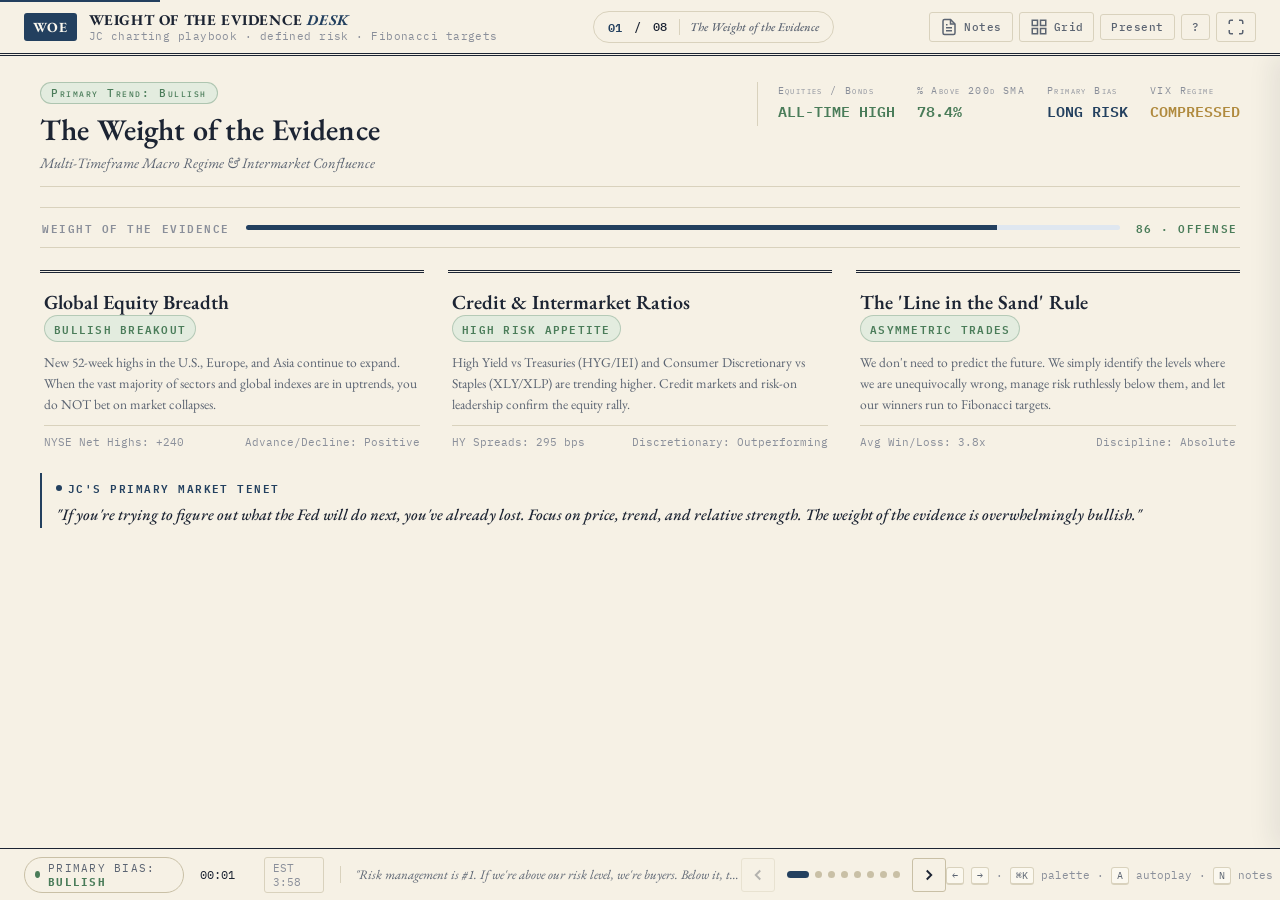
==== app/index.html @ 92826e4e "Initial commit: JC Charting Desk (Weight of the Evidence) Vanilla 8-slide playbook for lesser-known " ====
<!DOCTYPE html>
<html lang="en">
<head>
  <meta charset="UTF-8">
  <meta name="viewport" content="width=device-width, initial-scale=1.0">
  <title>Weight of the Evidence — JC Charting Desk</title>
  <meta name="description" content="Under-the-radar equities + Lighter (LIT): defined-risk technical setups in an editorial desk format.">
  <link rel="icon" href="data:image/svg+xml,%3Csvg xmlns='http://www.w3.org/2000/svg' viewBox='0 0 32 32'%3E%3Crect width='32' height='32' rx='6' fill='%2323405f'/%3E%3Cpath d='M7 22 L13 12 L18 17 L25 8' stroke='%23f5f0e6' stroke-width='2.5' fill='none' stroke-linecap='round' stroke-linejoin='round'/%3E%3C/svg%3E">
  <link rel="preconnect" href="https://fonts.googleapis.com">
  <link rel="preconnect" href="https://fonts.gstatic.com" crossorigin>
  <link href="https://fonts.googleapis.com/css2?family=EB+Garamond:ital,wght@0,400;0,500;0,600;0,700;1,400;1,500;1,600&family=IBM+Plex+Mono:wght@400;500;600&display=swap" rel="stylesheet">
  <link rel="stylesheet" href="styles.css">
</head>
<body class="deck-body">
  <div class="deck-progress" id="deck-progress"></div>
  <header class="deck-header">
    <div class="header-left">
      <div class="brand-badge">
        <span class="brand-mark">WOE</span>
        <div class="brand-info">
          <span class="brand-title">WEIGHT OF THE EVIDENCE <span class="brand-accent">DESK</span></span>
          <span class="brand-subtitle">JC charting playbook · defined risk · Fibonacci targets</span>
        </div>
      </div>
    </div>

    <div class="header-center">
      <div class="slide-indicator-pill">
        <span id="current-slide-num">01</span> / <span id="total-slides-num">08</span>
        <span class="slide-title-chip" id="header-slide-title">Weight of the Evidence</span>
      </div>
    </div>

    <div class="header-right">
      <button class="nav-action-btn" id="btn-toggle-notes" title="Toggle JC's Presenter Notes (N)">
        <svg width="18" height="18" viewBox="0 0 24 24" fill="none" stroke="currentColor" stroke-width="2"><path d="M14 2H6a2 2 0 0 0-2 2v16a2 2 0 0 0 2 2h12a2 2 0 0 0 2-2V8z"/><polyline points="14 2 14 8 20 8"/><line x1="16" y1="13" x2="8" y2="13"/><line x1="16" y1="17" x2="8" y2="17"/><polyline points="10 9 9 9 8 9"/></svg>
        <span>Notes</span>
      </button>
      <button class="nav-action-btn" id="btn-toggle-grid" title="Slide Overview Grid (G)">
        <svg width="18" height="18" viewBox="0 0 24 24" fill="none" stroke="currentColor" stroke-width="2"><rect x="3" y="3" width="7" height="7"/><rect x="14" y="3" width="7" height="7"/><rect x="14" y="14" width="7" height="7"/><rect x="3" y="14" width="7" height="7"/></svg>
        <span>Grid</span>
      </button>
      <button class="nav-action-btn" id="btn-presenter" title="Presenter chrome (P)">
        <span>Present</span>
      </button>
      <button class="nav-action-btn" id="btn-help" title="Keyboard map (?)">
        <span>?</span>
      </button>
      <button class="nav-action-btn" id="btn-fullscreen" title="Toggle Fullscreen (F)">
        <svg width="18" height="18" viewBox="0 0 24 24" fill="none" stroke="currentColor" stroke-width="2"><path d="M8 3H5a2 2 0 0 0-2 2v3m18 0V5a2 2 0 0 0-2-2h-3m0 18h3a2 2 0 0 0 2-2v-3M3 16v3a2 2 0 0 0 2 2h3"/></svg>
      </button>
    </div>
  </header>

  <!-- Main Presentation Container -->
  <main class="presentation-wrapper">
    <div class="slides-viewport" id="slides-viewport">
      <!-- Slides will be dynamically injected / rendered here -->
    </div>

    <!-- JC Presenter Notes Drawer -->
    <aside class="presenter-notes-panel" id="presenter-notes-panel">
      <div class="notes-header">
        <div class="notes-title-group">
          <span class="notes-avatar">JC</span>
          <div>
            <h4>JC's Trading Desk Commentary</h4>
            <p>Direct unfiltered thoughts & execution rules</p>
          </div>
        </div>
        <button class="notes-close-btn" id="notes-close-btn">×</button>
      </div>
      <div class="notes-body" id="notes-content">
        <!-- Injected per slide -->
      </div>
    </aside>
  </main>

  <!-- Bottom Interactive Presentation Controls Bar -->
  <footer class="deck-footer">
    <div class="footer-left">
      <div class="macro-badge">
        <span class="status-dot green"></span>
        <span>PRIMARY BIAS: <strong>BULLISH</strong></span>
      </div>
      <div class="session-clock" id="session-clock">00:00</div>
      <div class="deck-eta" id="deck-eta" title="Estimated full-deck runtime">EST --:--</div>
      <div class="jc-quote-banner" id="jc-quote-ticker">
        "Risk management is #1. If we're above our risk level, we're buyers. Below it, there's no reason to be involved."
      </div>
    </div>

    <div class="footer-nav-controls">
      <button class="deck-nav-btn prev" id="btn-prev-slide" title="Previous Slide (← / PageUp)">
        <svg width="18" height="18" viewBox="0 0 24 24" fill="none" stroke="currentColor" stroke-width="2.5"><polyline points="15 18 9 12 15 6"/></svg>
      </button>
      
      <div class="slide-dots" id="slide-dots-container">
        <!-- Rendered dynamically -->
      </div>

      <button class="deck-nav-btn next" id="btn-next-slide" title="Next Slide (→ / Space / PageDown)">
        <svg class="autoplay-ring" viewBox="0 0 40 40" aria-hidden="true">
          <circle class="autoplay-ring-bg" cx="20" cy="20" r="16.5"></circle>
          <circle class="autoplay-ring-fg" id="autoplay-ring-fg" cx="20" cy="20" r="16.5"></circle>
        </svg>
        <svg width="18" height="18" viewBox="0 0 24 24" fill="none" stroke="currentColor" stroke-width="2.5"><polyline points="9 18 15 12 9 6"/></svg>
      </button>
    </div>

    <div class="footer-shortcuts-hint">
      <kbd>←</kbd> <kbd>→</kbd> · <kbd>⌘K</kbd> palette · <kbd>A</kbd> autoplay · <kbd>N</kbd> notes
    </div>
  </footer>

  <div class="help-modal" id="help-modal">
    <div class="help-backdrop" id="help-backdrop"></div>
    <div class="help-card">
      <h3>Presenter keys</h3>
      <ul>
        <li><kbd>←</kbd> <kbd>→</kbd> <kbd>Space</kbd> Navigate</li>
        <li><kbd>1</kbd>–<kbd>8</kbd> Jump to slide</li>
        <li><kbd>Ctrl</kbd>/<kbd>⌘</kbd>+<kbd>K</kbd> Command palette</li>
        <li><kbd>A</kbd> Autoplay (per-slide dwell, ring countdown)</li>
        <li><kbd>N</kbd> JC notes · <kbd>G</kbd> slide grid</li>
        <li><kbd>P</kbd> Presenter chrome · <kbd>F</kbd> fullscreen</li>
        <li><kbd>H</kbd> H-line · <kbd>T</kbd> trendline · <kbd>M</kbd> measure · <kbd>V</kbd> cursor</li>
        <li><kbd>Wheel</kbd> zoom · drag pan · <kbd>Shift</kbd>+drag zoom-to-range · double-click reset / delete drawing</li>
      </ul>
      <p class="help-foot">Charts are deterministic playbook illustrations, not a live feed. Deep links: <kbd>#&lt;slide&gt;/&lt;symbol&gt;</kbd></p>
    </div>
  </div>

  <!-- Slide Grid Overlay Modal -->
  <div class="grid-modal" id="grid-modal">
    <div class="grid-modal-backdrop" id="grid-modal-backdrop"></div>
    <div class="grid-modal-content">
      <div class="grid-modal-header">
        <h3>Presentation Slides Overview</h3>
        <button class="grid-close-btn" id="grid-close-btn">×</button>
      </div>
      <div class="grid-cards-container" id="grid-cards-container">
        <!-- Rendered dynamically -->
      </div>
    </div>
  </div>

  <!-- Command Palette (Ctrl/Cmd+K) -->
  <div class="cmd-palette" id="cmd-palette">
    <div class="cmd-backdrop" id="cmd-backdrop"></div>
    <div class="cmd-card">
      <input type="text" id="cmd-input" class="cmd-input" placeholder="Jump to slide, switch symbol, toggle indicator…" autocomplete="off" spellcheck="false">
      <div class="cmd-results" id="cmd-results"></div>
      <div class="cmd-foot"><kbd>↑</kbd><kbd>↓</kbd> navigate · <kbd>↵</kbd> run · <kbd>esc</kbd> close</div>
    </div>
  </div>

  <!-- Scripts -->
  <script src="presentation-data.js"></script>
  <script src="chart-engine.js"></script>
  <script src="app.js"></script>
</body>
</html>
---- app/styles.css ----
/* ==========================================================================
   Weight of the Evidence — Editorial Desk Theme (v2)
   Cream/ivory paper, near-black navy ink, hairline rules, serif display
   (EB Garamond) + tabular mono (IBM Plex Mono). Quiet annual-report feel.
   ========================================================================== */
:root {
  /* Paper & ink */
  --bg-page: #f6f1e5;
  --bg-panel: #fbf8ef;
  --bg-plot: #fbf8ef;
  --hairline: #d9d2bd;
  --hairline-strong: #c9c0a6;
  --ink: #1c2433;
  --ink-secondary: #5b6472;

  /* Muted accents */
  --navy: #23405f;
  --green: #4a7c59;
  --brick: #a8462f;
  --gold: #b08a3e;
  --plum: #7d5a78;
  --tint-blue: #dfe7f0;
  --tint-green: #e3ecdf;
  --tint-red: #f0e2dc;

  /* Legacy aliases used across components */
  --text-primary: var(--ink);
  --text-secondary: var(--ink-secondary);
  --text-muted: #8a8f9a;
  --color-green: var(--green);
  --color-green-light: var(--green);
  --color-red: var(--brick);
  --color-red-light: var(--brick);
  --color-gold: var(--gold);
  --color-green-glow: rgba(74, 124, 89, 0.14);

  --font-serif: 'EB Garamond', Georgia, 'Times New Roman', serif;
  --font-mono: 'IBM Plex Mono', 'SFMono-Regular', Consolas, monospace;
  --font-sans: var(--font-serif); /* legacy alias: body copy is serif now */

  --radius-sm: 3px;
  --radius-md: 5px;
  --radius-lg: 7px;
  --radius-xl: 10px;

  --shadow-float: 0 8px 24px rgba(28, 36, 51, 0.10);
  --transition-fast: 0.15s ease;
  --transition-normal: 0.28s cubic-bezier(0.16, 1, 0.3, 1);
}

* {
  margin: 0;
  padding: 0;
  box-sizing: border-box;
}

body.deck-body {
  background-color: var(--bg-page);
  color: var(--ink);
  font-family: var(--font-serif);
  font-size: 16px;
  height: 100vh;
  width: 100vw;
  overflow: hidden;
  display: flex;
  flex-direction: column;
  user-select: none;
  -webkit-font-smoothing: antialiased;
}

/* Small-caps letterspaced label utility (screenshot's column labels) */
.quick-metric-label,
.trade-levels-title,
.evidence-title,
.jc-strategy-table th,
.confluence-label,
.confluence-score,
.trade-levels-title span,
.grid-slide-num {
  font-family: var(--font-mono);
  font-variant: small-caps;
  letter-spacing: 0.14em;
}

/* ==========================================================================
   Global Header — cream band with editorial double rule
   ========================================================================== */
.deck-header {
  height: 56px;
  background-color: var(--bg-page);
  border-bottom: 3px double var(--ink);
  display: flex;
  align-items: center;
  justify-content: space-between;
  padding: 0 24px;
  z-index: 50;
  flex-shrink: 0;
}

.header-left .brand-badge {
  display: flex;
  align-items: center;
  gap: 12px;
}

.brand-mark {
  font-family: var(--font-serif);
  font-weight: 700;
  font-size: 14px;
  letter-spacing: 0.06em;
  color: var(--bg-panel);
  background: var(--navy);
  padding: 7px 9px;
  border-radius: var(--radius-sm);
  line-height: 1;
}

.deck-progress {
  position: fixed;
  top: 0;
  left: 0;
  height: 2px;
  width: 12.5%;
  background: var(--navy);
  z-index: 80;
  transition: width 0.35s cubic-bezier(0.16, 1, 0.3, 1);
}

.brand-info {
  display: flex;
  flex-direction: column;
}

.brand-title {
  font-family: var(--font-serif);
  font-weight: 700;
  font-size: 15px;
  letter-spacing: 0.04em;
  color: var(--ink);
}

.brand-accent {
  color: var(--navy);
  font-style: italic;
}

.brand-subtitle {
  font-size: 11px;
  color: var(--text-muted);
  font-family: var(--font-mono);
  letter-spacing: 0.04em;
}

.header-center .slide-indicator-pill {
  display: flex;
  align-items: center;
  gap: 12px;
  background: transparent;
  padding: 5px 14px;
  border: 1px solid var(--hairline);
  border-radius: 999px;
  font-family: var(--font-mono);
  font-size: 12px;
  font-weight: 500;
  color: var(--ink);
}

#current-slide-num {
  color: var(--navy);
  font-weight: 600;
}

.slide-title-chip {
  font-family: var(--font-serif);
  font-style: italic;
  color: var(--ink-secondary);
  font-weight: 500;
  padding-left: 10px;
  border-left: 1px solid var(--hairline);
}

.header-right {
  display: flex;
  align-items: center;
  gap: 6px;
}

.nav-action-btn {
  display: flex;
  align-items: center;
  gap: 6px;
  background: transparent;
  border: 1px solid var(--hairline);
  color: var(--ink-secondary);
  padding: 5px 10px;
  border-radius: var(--radius-sm);
  font-family: var(--font-mono);
  font-size: 11px;
  font-weight: 500;
  letter-spacing: 0.04em;
  cursor: pointer;
  transition: all var(--transition-fast);
}

.nav-action-btn:hover {
  background: var(--bg-panel);
  color: var(--ink);
  border-color: var(--hairline-strong);
}

.nav-action-btn.active {
  background: var(--navy);
  color: var(--bg-panel);
  border-color: var(--navy);
}

/* ==========================================================================
   Presentation Viewport & Slide Container — subtle fade only
   ========================================================================== */
.presentation-wrapper {
  flex: 1;
  position: relative;
  overflow: hidden;
  display: flex;
}

.slides-viewport {
  flex: 1;
  height: 100%;
  position: relative;
  overflow: hidden;
}

.slide-card {
  position: absolute;
  top: 0;
  left: 0;
  width: 100%;
  height: 100%;
  padding: 26px 40px;
  display: flex;
  flex-direction: column;
  opacity: 0;
  pointer-events: none;
  transition: opacity 0.3s ease;
  overflow-y: auto;
}

.slide-card.active {
  opacity: 1;
  pointer-events: auto;
  z-index: 10;
}

.slide-card.prev-slide {
  /* no horizontal movement — fade only */
}

/* Slide Header Bar */
.slide-top-bar {
  display: flex;
  justify-content: space-between;
  align-items: flex-start;
  gap: 24px;
  margin-bottom: 6px;
  padding-bottom: 14px;
  border-bottom: 1px solid var(--hairline);
  flex-shrink: 0;
}

.slide-headline-group {
  display: flex;
  flex-direction: column;
  gap: 4px;
}

.slide-badge-row {
  display: flex;
  align-items: center;
  gap: 10px;
  margin-bottom: 2px;
}

.ticker-badge {
  font-family: var(--font-serif);
  font-size: 15px;
  font-weight: 700;
  background: transparent;
  color: var(--navy);
  padding: 1px 9px;
  border-radius: var(--radius-sm);
  border: 1px solid var(--navy);
  letter-spacing: 0.05em;
}

.setup-type-pill {
  font-family: var(--font-mono);
  font-variant: small-caps;
  font-size: 11px;
  font-weight: 500;
  letter-spacing: 0.14em;
  padding: 3px 10px;
  border-radius: 999px;
  background: transparent;
  border: 1px solid var(--hairline-strong);
  color: var(--ink-secondary);
}

.setup-type-pill.bullish {
  background: var(--tint-green);
  color: var(--green);
  border-color: rgba(74, 124, 89, 0.35);
}

.setup-type-pill.relative-strength {
  background: var(--tint-blue);
  color: var(--navy);
  border-color: rgba(35, 64, 95, 0.3);
}

.slide-main-title {
  font-family: var(--font-serif);
  font-size: 30px;
  font-weight: 600;
  letter-spacing: 0.005em;
  color: var(--ink);
}

.slide-subtitle-text {
  font-size: 14.5px;
  font-style: italic;
  color: var(--ink-secondary);
}

.slide-quick-metrics {
  display: flex;
  gap: 22px;
  background: transparent;
  border-left: 1px solid var(--hairline);
  border-radius: 0;
  padding: 2px 0 2px 20px;
}

.quick-metric-item {
  display: flex;
  flex-direction: column;
  gap: 2px;
}

.quick-metric-label {
  font-size: 10px;
  color: var(--text-muted);
}

.quick-metric-val {
  font-family: var(--font-mono);
  font-size: 14.5px;
  font-weight: 600;
  color: var(--ink);
  font-variant-numeric: tabular-nums;
}

.quick-metric-val.green { color: var(--green); }
.quick-metric-val.red { color: var(--brick); }
.quick-metric-val.gold { color: var(--gold); }
.quick-metric-val.blue { color: var(--navy); }

/* Slide Layout Grids */
.slide-content-grid {
  display: grid;
  grid-template-columns: 1fr 340px;
  /* Cap the row at the available height — a tall sidebar must not stretch
     the chart row past the footer (chart bottom was clipped). */
  grid-template-rows: minmax(0, 1fr);
  gap: 28px;
  flex: 1;
  min-height: 0;
  padding-top: 14px;
}

.slide-content-grid.single-col {
  grid-template-columns: 1fr;
}

/* ==========================================================================
   Interactive Chart Engine — quiet panel, hairline frame
   ========================================================================== */
.chart-container-card {
  background: var(--bg-panel);
  border: 1px solid var(--hairline);
  border-radius: var(--radius-md);
  padding: 12px 16px 14px;
  display: flex;
  flex-direction: column;
  position: relative;
  overflow: hidden;
}

.chart-toolbar {
  display: flex;
  justify-content: space-between;
  align-items: center;
  gap: 10px;
  flex-wrap: wrap;
  row-gap: 6px;
  margin-bottom: 8px;
  padding-bottom: 8px;
  border-bottom: 1px solid var(--hairline);
  flex-shrink: 0;
}

.chart-left-controls {
  display: flex;
  align-items: center;
  gap: 0;
}

.chart-left-controls > * + * {
  margin-left: 10px;
  padding-left: 10px;
  border-left: 1px solid var(--hairline);
}

.timeframe-group, .chart-toggle-group, .draw-tools-group {
  display: flex;
  align-items: center;
  background: transparent;
  border: none;
  padding: 0;
  border-radius: 0;
}

.chart-pill-btn {
  background: transparent;
  border: none;
  color: var(--text-muted);
  font-family: var(--font-mono);
  font-variant: small-caps;
  letter-spacing: 0.12em;
  font-size: 11px;
  font-weight: 500;
  padding: 3px 8px;
  border-radius: var(--radius-sm);
  cursor: pointer;
  transition: all var(--transition-fast);
}

.chart-pill-btn:hover {
  color: var(--ink);
}

.chart-pill-btn.active {
  background: var(--navy);
  color: var(--bg-panel);
  box-shadow: none;
}

.chart-pill-btn.hidden {
  display: none;
}

.chart-indicators-bar {
  display: flex;
  align-items: center;
  gap: 2px;
}

.indicator-toggle {
  display: flex;
  align-items: center;
  gap: 5px;
  font-size: 10.5px;
  font-family: var(--font-mono);
  font-variant: small-caps;
  letter-spacing: 0.08em;
  color: var(--text-muted);
  background: transparent;
  border: 1px solid transparent;
  padding: 3px 7px;
  border-radius: var(--radius-sm);
  cursor: pointer;
  transition: all var(--transition-fast);
}

.indicator-toggle:hover {
  color: var(--ink);
  border-color: var(--hairline);
}

.indicator-toggle.active {
  color: var(--ink);
  border-color: currentColor;
}

.indicator-toggle.sma-200.active { color: var(--gold); background: rgba(176, 138, 62, 0.08); }
.indicator-toggle.sma-50.active { color: var(--navy); background: var(--tint-blue); }
.indicator-toggle.fib.active { color: var(--green); background: var(--tint-green); }
.indicator-toggle.rsi.active { color: var(--plum); background: rgba(125, 90, 120, 0.08); }
.indicator-toggle.vol.active { color: var(--ink-secondary); background: rgba(91, 100, 114, 0.08); }
.indicator-toggle.rr.active { color: var(--brick); background: var(--tint-red); }

.indicator-toggle:disabled,
.indicator-toggle.force-off {
  opacity: 0.35;
  cursor: not-allowed;
}

.indicator-dot {
  width: 6px;
  height: 6px;
  border-radius: 50%;
  background: currentColor;
}

/* Canvas Area */
.chart-viewport-box {
  flex: 1;
  position: relative;
  width: 100%;
  min-height: 280px;
  background: var(--bg-plot);
  border: 1px solid var(--hairline);
  border-radius: var(--radius-sm);
}

canvas.chart-canvas {
  width: 100%;
  height: 100%;
  display: block;
}

.chart-crosshair-tooltip {
  position: absolute;
  display: none;
  pointer-events: none;
  background: var(--bg-panel);
  border: 1px solid var(--hairline-strong);
  border-radius: var(--radius-sm);
  padding: 9px 13px;
  font-family: var(--font-mono);
  font-size: 11px;
  color: var(--ink);
  z-index: 30;
  box-shadow: var(--shadow-float);
}

.chart-crosshair-tooltip .tt-date {
  font-family: var(--font-serif);
  font-size: 13px;
  font-weight: 700;
  color: var(--ink);
  margin-bottom: 6px;
  padding-bottom: 4px;
  border-bottom: 1px solid var(--hairline);
}

.chart-crosshair-tooltip .tt-ohlc {
  display: grid;
  grid-template-columns: 1fr 1fr;
  gap: 2px 10px;
  margin-bottom: 6px;
  color: var(--ink-secondary);
  font-variant-numeric: tabular-nums;
}

.chart-crosshair-tooltip .tt-row { color: var(--ink-secondary); font-variant-numeric: tabular-nums; }
.chart-crosshair-tooltip .tt-row.up { color: var(--green); }
.chart-crosshair-tooltip .tt-row.dn { color: var(--brick); }
.chart-crosshair-tooltip .tt-row.sma50 { color: var(--navy); }
.chart-crosshair-tooltip .tt-row.sma200 { color: var(--gold); }
.chart-crosshair-tooltip .tt-row.rsi { color: var(--plum); }
.chart-crosshair-tooltip .tt-flag {
  margin-top: 6px;
  padding-top: 5px;
  border-top: 1px solid var(--hairline);
  font-weight: 600;
  font-size: 10px;
  font-variant: small-caps;
  letter-spacing: 0.1em;
}
.chart-crosshair-tooltip .tt-flag.ok { color: var(--green); }
.chart-crosshair-tooltip .tt-flag.bad { color: var(--brick); }

/* ==========================================================================
   Side Strategy Sidebar (JC Playbook & Trade Specs)
   ========================================================================== */
.strategy-sidebar-card {
  display: flex;
  flex-direction: column;
  gap: 16px;
  padding-top: 2px;
  /* Scroll internally when taller than the grid row instead of stretching
     the row (which pushed the chart canvas past the footer). */
  min-height: 0;
  overflow-y: auto;
  scrollbar-width: thin;
  scrollbar-color: var(--hairline-strong) transparent;
}

.jc-rule-box {
  background: transparent;
  border: none;
  border-left: 2px solid var(--navy);
  border-radius: 0;
  padding: 2px 0 2px 14px;
  position: relative;
}

.jc-rule-badge {
  display: inline-flex;
  align-items: center;
  gap: 6px;
  font-family: var(--font-mono);
  font-variant: small-caps;
  font-size: 10.5px;
  font-weight: 600;
  color: var(--navy);
  margin-bottom: 6px;
  letter-spacing: 0.14em;
}

.jc-rule-badge::before {
  content: '';
  display: inline-block;
  width: 6px;
  height: 6px;
  border-radius: 50%;
  background: var(--navy);
}

.jc-rule-quote {
  font-family: var(--font-serif);
  font-size: 16px;
  font-weight: 500;
  font-style: italic;
  line-height: 1.45;
  color: var(--ink);
}

.trade-levels-card {
  background: transparent;
  border: none;
  border-top: 1px solid var(--hairline);
  border-radius: 0;
  padding: 12px 0 0;
  display: flex;
  flex-direction: column;
  gap: 8px;
}

.trade-levels-title {
  font-size: 11px;
  font-weight: 600;
  color: var(--ink-secondary);
  display: flex;
  align-items: center;
  justify-content: space-between;
}

.level-row {
  display: flex;
  justify-content: space-between;
  align-items: center;
  padding: 7px 10px;
  border-radius: var(--radius-sm);
  background: transparent;
  border-left: 2px solid var(--hairline);
  font-family: var(--font-mono);
  font-size: 12px;
}

.level-row.risk {
  background: var(--tint-red);
  border-left-color: var(--brick);
}

.level-row.target {
  background: var(--tint-green);
  border-left-color: var(--green);
}

.level-row.pivot {
  background: var(--tint-blue);
  border-left-color: var(--navy);
}

.level-label {
  color: var(--ink-secondary);
  font-size: 11px;
}

.level-val {
  font-weight: 600;
  font-size: 13px;
  font-variant-numeric: tabular-nums;
  color: var(--ink);
}

.level-row.risk .level-val { color: var(--brick); }
.level-row.target .level-val { color: var(--green); }
.level-row.pivot .level-val { color: var(--navy); }
.level-row.rr {
  background: transparent;
  border-left-color: var(--gold);
}
.level-row.rr .level-val { color: var(--gold); }

.evidence-bullet-points {
  background: transparent;
  border: none;
  border-top: 1px solid var(--hairline);
  border-radius: 0;
  padding: 12px 0 0;
}

.evidence-title {
  font-size: 11px;
  font-weight: 600;
  color: var(--ink-secondary);
  margin-bottom: 10px;
}

.evidence-list {
  list-style: none;
  display: flex;
  flex-direction: column;
  gap: 8px;
}

.evidence-list li {
  font-size: 13px;
  line-height: 1.5;
  color: var(--ink-secondary);
  position: relative;
  padding-left: 16px;
}

.evidence-list li::before {
  content: '—';
  position: absolute;
  left: 0;
  top: 0;
  color: var(--hairline-strong);
  font-weight: bold;
}

.evidence-list li strong {
  color: var(--ink);
  font-weight: 600;
}

/* ==========================================================================
   Slide 1: Macro Weight of Evidence
   ========================================================================== */
.macro-dashboard-grid {
  display: grid;
  grid-template-columns: repeat(3, 1fr);
  gap: 24px;
  margin-top: 18px;
}

.macro-pillar-card {
  background: transparent;
  border: none;
  border-top: 3px double var(--ink);
  border-radius: 0;
  padding: 16px 4px 4px;
  display: flex;
  flex-direction: column;
  gap: 10px;
  transition: none;
}

.macro-pillar-card:hover {
  transform: none;
}

.pillar-header {
  display: flex;
  align-items: center;
  gap: 10px;
}

.pillar-icon {
  display: none; /* editorial theme: no emoji chips */
}

.pillar-title {
  font-family: var(--font-serif);
  font-size: 20px;
  font-weight: 600;
  color: var(--ink);
}

.pillar-status {
  font-family: var(--font-mono);
  font-variant: small-caps;
  font-size: 10.5px;
  font-weight: 600;
  letter-spacing: 0.12em;
  padding: 3px 9px;
  border-radius: 999px;
  display: inline-block;
  width: fit-content;
}

.pillar-status.bullish {
  background: var(--tint-green);
  color: var(--green);
  border: 1px solid rgba(74, 124, 89, 0.3);
}

.pillar-desc {
  font-size: 13.5px;
  color: var(--ink-secondary);
  line-height: 1.55;
}

.pillar-metrics-mini {
  margin-top: auto;
  border-top: 1px solid var(--hairline);
  padding-top: 9px;
  display: flex;
  justify-content: space-between;
  font-family: var(--font-mono);
  font-size: 11px;
  color: var(--text-muted);
  font-variant-numeric: tabular-nums;
}

.confluence-strip {
  display: grid;
  grid-template-columns: auto 1fr auto;
  gap: 16px;
  align-items: center;
  background: transparent;
  border: none;
  border-top: 1px solid var(--hairline);
  border-bottom: 1px solid var(--hairline);
  border-radius: 0;
  padding: 10px 2px;
  margin: 14px 0 4px;
}

.confluence-label, .confluence-score {
  font-size: 11px;
  font-weight: 600;
}

.confluence-label { color: var(--text-muted); }
.confluence-score { color: var(--green); }

.confluence-track {
  height: 5px;
  background: var(--tint-blue);
  border-radius: 999px;
  overflow: hidden;
}

.confluence-fill {
  height: 100%;
  background: var(--navy);
}

/* ==========================================================================
   Slide 8: Execution Matrix Table (the screenshot's signature element)
   ========================================================================== */
.table-slide-wrapper {
  background: transparent;
  border: none;
  border-radius: 0;
  padding: 10px 0 0;
  overflow-x: auto;
  flex: 1;
}

.jc-strategy-table {
  width: 100%;
  /* Keep columns readable when the wrapper narrows (e.g. notes drawer open);
     the wrapper's overflow-x: auto takes over below this width. */
  min-width: 1180px;
  border-collapse: collapse;
  font-size: 13px;
  text-align: left;
}

.jc-strategy-table th {
  font-size: 10.5px;
  font-weight: 600;
  color: var(--ink-secondary);
  padding: 10px 12px;
  border-top: 2px solid var(--ink);
  border-bottom: 1px solid var(--ink);
  background: transparent;
  white-space: nowrap;
}

.jc-strategy-table td {
  padding: 12px;
  border-bottom: 1px solid var(--hairline);
  color: var(--ink-secondary);
  font-family: var(--font-serif);
  font-size: 13.5px;
}

.jc-strategy-table td strong {
  color: var(--ink);
  font-weight: 600;
}

.jc-strategy-table tr:hover td {
  background: rgba(35, 64, 95, 0.03);
}

.table-ticker-cell {
  font-family: var(--font-serif);
  font-weight: 700;
  font-size: 15px;
  color: var(--navy);
  letter-spacing: 0.02em;
}

.table-risk-cell,
.table-target-cell,
.table-rr-cell {
  font-family: var(--font-mono);
  font-weight: 500;
  font-size: 12px;
  font-variant-numeric: tabular-nums;
  white-space: nowrap;
}

.table-risk-cell { color: var(--brick); }
.table-target-cell { color: var(--green); }
.table-rr-cell { color: var(--ink); font-weight: 600; }

.matrix-jump { cursor: pointer; }
.matrix-jump:hover td { background: rgba(35, 64, 95, 0.03); }

/* Verdict chips — screenshot's filled navy CORE chip + outlined alternate */
.verdict-chip {
  display: inline-block;
  font-family: var(--font-mono);
  font-variant: small-caps;
  font-size: 10.5px;
  font-weight: 600;
  letter-spacing: 0.14em;
  padding: 3px 10px;
  border-radius: 999px;
  white-space: nowrap;
}

.verdict-chip.core {
  background: var(--navy);
  color: var(--bg-panel);
  border: 1px solid var(--navy);
}

.verdict-chip.alt {
  background: transparent;
  color: var(--navy);
  border: 1px solid rgba(35, 64, 95, 0.45);
}

/* ==========================================================================
   Presenter Notes Panel
   ========================================================================== */
.presenter-notes-panel {
  position: absolute;
  top: 0;
  right: 0;
  width: 380px;
  height: 100%;
  background: var(--bg-panel);
  border-left: 3px double var(--ink);
  z-index: 40;
  transform: translateX(100%);
  transition: transform var(--transition-normal);
  display: flex;
  flex-direction: column;
  box-shadow: -8px 0 24px rgba(28, 36, 51, 0.08);
}

.presenter-notes-panel.open {
  transform: translateX(0);
}

/* When the notes drawer opens, the slide area yields the drawer's width so
   content reflows into the remaining space instead of sliding under the
   panel (wide tables then scroll horizontally inside their wrapper). */
.presentation-wrapper:has(.presenter-notes-panel.open) .slides-viewport {
  margin-right: 380px;
}
body.presenter-mode .presentation-wrapper:has(.presenter-notes-panel.open) .slides-viewport {
  margin-right: 320px;
}
.slides-viewport {
  transition: margin-right var(--transition-normal);
}

.notes-header {
  padding: 16px 20px;
  border-bottom: 1px solid var(--hairline);
  display: flex;
  justify-content: space-between;
  align-items: center;
}

.notes-title-group {
  display: flex;
  align-items: center;
  gap: 12px;
}

.notes-avatar {
  background: var(--navy);
  color: var(--bg-panel);
  font-family: var(--font-serif);
  font-weight: 700;
  font-size: 14px;
  width: 34px;
  height: 34px;
  border-radius: 50%;
  display: flex;
  align-items: center;
  justify-content: center;
}

.notes-header h4 {
  font-family: var(--font-serif);
  font-size: 16px;
  font-weight: 700;
  color: var(--ink);
}

.notes-header p {
  font-size: 11px;
  font-family: var(--font-mono);
  color: var(--text-muted);
}

.notes-close-btn {
  background: transparent;
  border: none;
  color: var(--text-muted);
  font-size: 24px;
  cursor: pointer;
  line-height: 1;
}

.notes-close-btn:hover {
  color: var(--ink);
}

.notes-body {
  padding: 20px;
  overflow-y: auto;
  flex: 1;
  display: flex;
  flex-direction: column;
  gap: 16px;
  font-size: 14px;
  line-height: 1.65;
  color: var(--ink-secondary);
}

.notes-body h5 {
  font-family: var(--font-mono);
  font-variant: small-caps;
  font-size: 12px;
  font-weight: 600;
  color: var(--navy);
  letter-spacing: 0.14em;
  margin-top: 6px;
}

.notes-body strong { color: var(--ink); }

.notes-body ul, .notes-body ol {
  padding-left: 20px;
  display: flex;
  flex-direction: column;
  gap: 8px;
}

.notes-body blockquote {
  border-left: 2px solid var(--gold);
  padding-left: 12px;
  margin: 6px 0;
  font-style: italic;
  color: var(--ink);
}

/* ==========================================================================
   Footer Controls Bar — quiet cream band
   ========================================================================== */
.deck-footer {
  height: 52px;
  background-color: var(--bg-page);
  border-top: 1px solid var(--ink);
  display: flex;
  align-items: center;
  justify-content: space-between;
  padding: 0 24px;
  z-index: 50;
  flex-shrink: 0;
}

.footer-left {
  display: flex;
  align-items: center;
  gap: 16px;
}

.macro-badge {
  display: flex;
  align-items: center;
  gap: 8px;
  font-size: 10.5px;
  font-family: var(--font-mono);
  font-variant: small-caps;
  letter-spacing: 0.12em;
  color: var(--ink-secondary);
  background: transparent;
  padding: 3px 10px;
  border-radius: 999px;
  border: 1px solid var(--hairline-strong);
}

.macro-badge strong { color: var(--green); }

.status-dot {
  width: 7px;
  height: 7px;
  border-radius: 50%;
}

.status-dot.green {
  background: var(--green);
  box-shadow: none;
}

.session-clock {
  font-family: var(--font-mono);
  font-size: 12px;
  color: var(--ink);
  min-width: 48px;
  font-variant-numeric: tabular-nums;
}

.deck-eta {
  font-family: var(--font-mono);
  font-size: 11px;
  color: var(--text-muted);
  background: transparent;
  border: 1px solid var(--hairline);
  border-radius: var(--radius-sm);
  padding: 3px 8px;
  font-variant-numeric: tabular-nums;
}

.jc-quote-banner {
  font-family: var(--font-serif);
  font-size: 13px;
  color: var(--ink-secondary);
  font-style: italic;
  max-width: 480px;
  white-space: nowrap;
  overflow: hidden;
  text-overflow: ellipsis;
  padding-left: 14px;
  border-left: 1px solid var(--hairline);
}

.footer-nav-controls {
  display: flex;
  align-items: center;
  gap: 12px;
}

.deck-nav-btn {
  background: transparent;
  border: 1px solid var(--hairline-strong);
  color: var(--ink);
  width: 34px;
  height: 34px;
  border-radius: var(--radius-sm);
  display: flex;
  align-items: center;
  justify-content: center;
  cursor: pointer;
  transition: all var(--transition-fast);
}

.deck-nav-btn:hover {
  background: var(--bg-panel);
  border-color: var(--ink);
}

.deck-nav-btn:disabled {
  opacity: 0.3;
  cursor: not-allowed;
}

.slide-dots {
  display: flex;
  align-items: center;
  gap: 6px;
}

.dot-btn {
  width: 7px;
  height: 7px;
  border-radius: 50%;
  background: var(--hairline-strong);
  border: none;
  cursor: pointer;
  transition: all var(--transition-fast);
}

.dot-btn:hover {
  background: var(--ink-secondary);
}

.dot-btn.active {
  width: 22px;
  border-radius: 999px;
  background: var(--navy);
  box-shadow: none;
}

.footer-shortcuts-hint {
  font-size: 10.5px;
  font-family: var(--font-mono);
  color: var(--text-muted);
  white-space: nowrap;
  flex-shrink: 0;
}

kbd {
  background: var(--bg-panel);
  border: 1px solid var(--hairline);
  border-bottom-width: 2px;
  border-radius: 3px;
  padding: 1px 5px;
  font-size: 10px;
  font-family: var(--font-mono);
  color: var(--ink-secondary);
}

/* ==========================================================================
   Slide Overview Grid Modal
   ========================================================================== */
.grid-modal {
  position: fixed;
  top: 0;
  left: 0;
  width: 100vw;
  height: 100vh;
  z-index: 100;
  display: flex;
  align-items: center;
  justify-content: center;
  opacity: 0;
  pointer-events: none;
  transition: opacity 0.25s ease;
}

.grid-modal.open {
  opacity: 1;
  pointer-events: auto;
}

.grid-modal-backdrop {
  position: absolute;
  top: 0;
  left: 0;
  width: 100%;
  height: 100%;
  background: rgba(28, 36, 51, 0.45);
}

.grid-modal-content {
  position: relative;
  background: var(--bg-page);
  border: 1px solid var(--ink);
  border-radius: var(--radius-md);
  width: 90%;
  max-width: 1100px;
  max-height: 85vh;
  display: flex;
  flex-direction: column;
  padding: 24px;
  box-shadow: var(--shadow-float);
  z-index: 10;
}

.grid-modal-header {
  display: flex;
  justify-content: space-between;
  align-items: center;
  margin-bottom: 16px;
  padding-bottom: 10px;
  border-bottom: 3px double var(--ink);
}

.grid-modal-header h3 {
  font-family: var(--font-serif);
  font-size: 22px;
  font-weight: 700;
  color: var(--ink);
}

.grid-close-btn {
  background: transparent;
  border: none;
  color: var(--text-muted);
  font-size: 26px;
  cursor: pointer;
}

.grid-close-btn:hover { color: var(--ink); }

.grid-cards-container {
  display: grid;
  grid-template-columns: repeat(auto-fill, minmax(280px, 1fr));
  gap: 14px;
  overflow-y: auto;
  padding: 4px;
}

.grid-slide-card {
  background: var(--bg-panel);
  border: 1px solid var(--hairline);
  border-radius: var(--radius-sm);
  padding: 14px 16px;
  cursor: pointer;
  transition: border-color var(--transition-fast), background var(--transition-fast);
  display: flex;
  flex-direction: column;
  gap: 6px;
}

.grid-slide-card:hover {
  background: var(--bg-panel);
  border-color: var(--ink);
  transform: none;
}

.grid-slide-card.active {
  border-color: var(--navy);
  box-shadow: none;
}

.grid-slide-num {
  font-size: 10.5px;
  color: var(--gold);
  font-weight: 600;
}

.grid-slide-title {
  font-family: var(--font-serif);
  font-size: 16px;
  font-weight: 700;
  color: var(--ink);
}

.grid-slide-subtitle {
  font-size: 12px;
  font-style: italic;
  color: var(--ink-secondary);
}

.grid-thumb {
  width: 100%;
  height: 52px;
  background: var(--bg-plot);
  border: 1px solid var(--hairline);
  border-radius: var(--radius-sm);
}

/* ==========================================================================
   Help Modal
   ========================================================================== */
.help-modal {
  position: fixed;
  inset: 0;
  z-index: 120;
  display: flex;
  align-items: center;
  justify-content: center;
  opacity: 0;
  pointer-events: none;
  transition: opacity 0.2s ease;
}
.help-modal.open { opacity: 1; pointer-events: auto; }
.help-backdrop {
  position: absolute;
  inset: 0;
  background: rgba(28, 36, 51, 0.45);
}
.help-card {
  position: relative;
  background: var(--bg-page);
  border: 1px solid var(--ink);
  border-radius: var(--radius-md);
  padding: 24px 28px;
  min-width: 340px;
  z-index: 1;
  box-shadow: var(--shadow-float);
}
.help-card h3 {
  font-family: var(--font-serif);
  font-size: 20px;
  font-weight: 700;
  color: var(--ink);
  margin-bottom: 12px;
  padding-bottom: 8px;
  border-bottom: 3px double var(--ink);
}
.help-card li {
  list-style: none;
  color: var(--ink-secondary);
  font-size: 13px;
  margin: 8px 0;
}
.help-foot {
  margin-top: 14px;
  font-size: 12px;
  font-style: italic;
  color: var(--text-muted);
}

/* ==========================================================================
   Command Palette (Ctrl/Cmd+K) — cream card
   ========================================================================== */
.cmd-palette {
  position: fixed;
  inset: 0;
  z-index: 130;
  display: flex;
  align-items: flex-start;
  justify-content: center;
  padding-top: 14vh;
  opacity: 0;
  pointer-events: none;
  transition: opacity 0.18s ease;
}

.cmd-palette.open {
  opacity: 1;
  pointer-events: auto;
}

.cmd-backdrop {
  position: absolute;
  inset: 0;
  background: rgba(28, 36, 51, 0.45);
}

.cmd-card {
  position: relative;
  z-index: 1;
  width: 92%;
  max-width: 560px;
  background: var(--bg-page);
  border: 1px solid var(--ink);
  border-radius: var(--radius-md);
  box-shadow: var(--shadow-float);
  overflow: hidden;
}

.cmd-input {
  width: 100%;
  background: var(--bg-panel);
  border: none;
  border-bottom: 1px solid var(--hairline);
  outline: none;
  color: var(--ink);
  font-family: var(--font-mono);
  font-size: 14px;
  padding: 14px 16px;
}

.cmd-input::placeholder {
  color: var(--text-muted);
}

.cmd-results {
  max-height: 320px;
  overflow-y: auto;
  padding: 6px;
}

.cmd-item {
  display: flex;
  align-items: center;
  justify-content: space-between;
  gap: 12px;
  width: 100%;
  background: transparent;
  border: none;
  border-radius: var(--radius-sm);
  padding: 9px 12px;
  cursor: pointer;
  text-align: left;
}

.cmd-item.active,
.cmd-item:hover {
  background: var(--tint-blue);
}

.cmd-item-label {
  font-family: var(--font-serif);
  font-size: 14.5px;
  font-weight: 600;
  color: var(--ink);
}

.cmd-item.active .cmd-item-label {
  color: var(--navy);
}

.cmd-item-hint {
  font-family: var(--font-mono);
  font-size: 10.5px;
  color: var(--text-muted);
  white-space: nowrap;
}

.cmd-empty {
  padding: 18px;
  text-align: center;
  color: var(--text-muted);
  font-size: 12px;
  font-family: var(--font-mono);
}

.cmd-foot {
  padding: 8px 14px;
  border-top: 1px solid var(--hairline);
  font-family: var(--font-mono);
  font-size: 10.5px;
  color: var(--text-muted);
}

/* ==========================================================================
   Symbol switcher strip — cream/hairline chips, serif ticker, mono %chg
   ========================================================================== */
.symbol-strip {
  display: flex;
  align-items: center;
  gap: 6px;
  overflow-x: auto;
  padding-bottom: 9px;
  margin-bottom: 2px;
  scrollbar-width: thin;
  scrollbar-color: var(--hairline-strong) transparent;
  flex-shrink: 0;
  /* Fade the right edge so clipped chips read as "more to scroll" —
     the mask reveals the cream card beneath, no layout shift. */
  -webkit-mask-image: linear-gradient(to right, #000 0, #000 calc(100% - 34px), rgba(0, 0, 0, 0) 100%);
  mask-image: linear-gradient(to right, #000 0, #000 calc(100% - 34px), rgba(0, 0, 0, 0) 100%);
}

.symbol-chip {
  display: flex;
  align-items: center;
  gap: 7px;
  background: transparent;
  border: 1px solid var(--hairline);
  border-radius: var(--radius-sm);
  padding: 4px 9px;
  cursor: pointer;
  font-family: var(--font-mono);
  flex-shrink: 0;
  transition: all var(--transition-fast);
}

.symbol-chip:hover {
  border-color: var(--hairline-strong);
  background: var(--bg-page);
}

.symbol-chip.active {
  border-color: var(--navy);
  background: var(--tint-blue);
}

.chip-ticker {
  font-family: var(--font-serif);
  font-size: 13px;
  font-weight: 700;
  color: var(--ink);
  letter-spacing: 0.03em;
}

.chip-spark {
  display: block;
  opacity: 0.85;
}

.chip-chg {
  font-size: 10px;
  font-weight: 500;
  color: var(--text-muted);
  min-width: 44px;
  text-align: right;
  font-variant-numeric: tabular-nums;
}

.chip-chg.up { color: var(--green); }
.chip-chg.dn { color: var(--brick); }

/* ==========================================================================
   Chart drawing tools — quiet inline group
   ========================================================================== */
.tool-btn {
  display: flex;
  align-items: center;
  gap: 5px;
  background: transparent;
  border: none;
  color: var(--text-muted);
  font-family: var(--font-mono);
  font-variant: small-caps;
  letter-spacing: 0.1em;
  font-size: 10.5px;
  font-weight: 500;
  padding: 3px 7px;
  border-radius: var(--radius-sm);
  cursor: pointer;
  transition: all var(--transition-fast);
}

.tool-btn:hover {
  color: var(--ink);
}

.tool-btn.active {
  background: rgba(176, 138, 62, 0.12);
  color: var(--gold);
}

/* ==========================================================================
   Autoplay countdown ring
   ========================================================================== */
.deck-nav-btn.next {
  position: relative;
}

.autoplay-ring {
  position: absolute;
  inset: -3px;
  width: calc(100% + 6px);
  height: calc(100% + 6px);
  transform: rotate(-90deg);
  pointer-events: none;
}

.autoplay-ring circle {
  fill: none;
  stroke-width: 2;
}

.autoplay-ring-bg {
  stroke: var(--hairline);
  opacity: 0;
  transition: opacity var(--transition-fast);
}

.autoplay-ring-fg {
  stroke: var(--gold);
  stroke-linecap: round;
  opacity: 0;
  transition: opacity var(--transition-fast);
}

.deck-nav-btn.autoplaying .autoplay-ring-bg,
.deck-nav-btn.autoplaying .autoplay-ring-fg {
  opacity: 1;
}

.deck-nav-btn.autoplaying {
  border-color: var(--gold);
}

/* ==========================================================================
   Slide error fallback + presenter chrome
   ========================================================================== */
.slide-error-card {
  display: flex;
  flex-direction: column;
  gap: 10px;
  padding: 60px 20px;
  align-items: flex-start;
}

body.presenter-mode .deck-header,
body.presenter-mode .deck-footer,
body.presenter-mode .footer-shortcuts-hint {
  opacity: 0.18;
}
body.presenter-mode .presenter-notes-panel { width: 320px; }

/* ==========================================================================
   Responsive / print / reduced motion
   ========================================================================== */
@media (max-width: 1024px) {
  .slide-content-grid {
    grid-template-columns: 1fr;
    grid-template-rows: none;
    overflow-y: auto;
  }
  .strategy-sidebar-card {
    display: grid;
    grid-template-columns: 1fr;
    overflow-y: visible;
  }
  .macro-dashboard-grid {
    grid-template-columns: 1fr;
  }
  .confluence-strip {
    grid-template-columns: 1fr;
  }
  .footer-shortcuts-hint, .jc-quote-banner { display: none; }
}

@media print {
  .deck-header, .deck-footer, .presenter-notes-panel, .grid-modal, .help-modal, .deck-progress {
    display: none !important;
  }
  .slide-card {
    position: relative;
    opacity: 1 !important;
    transform: none !important;
    page-break-after: always;
    height: auto;
    pointer-events: auto;
  }
}

@media (prefers-reduced-motion: reduce) {
  .slide-card,
  .deck-progress,
  .grid-modal,
  .help-modal,
  .cmd-palette,
  .presenter-notes-panel {
    transition: none !important;
  }
  .slide-card {
    transform: none !important;
  }
}
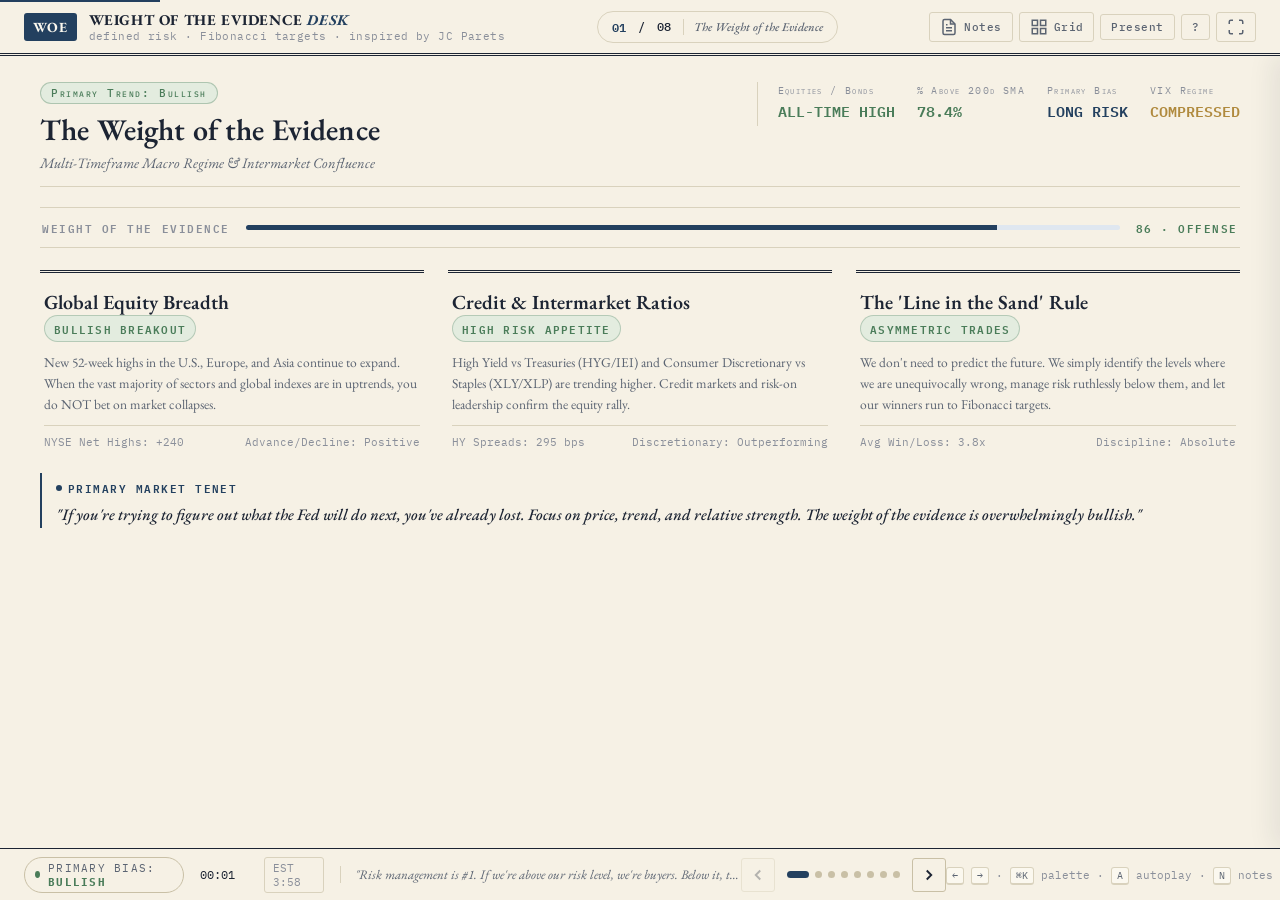
==== commit d967b69d: "Reframe the desk as inspired by JC Parets, not a JC product Keep one attribution in the masthead. Dr" ====
--- a/app/index.html
+++ b/app/index.html
@@ -2,8 +2,12 @@
 <html lang="en">
 <head>
   <meta charset="UTF-8">
-  <meta name="viewport" content="width=device-width, initial-scale=1.0">
-  <title>Weight of the Evidence — JC Charting Desk</title>
+  <meta name="viewport" content="width=device-width, initial-scale=1, viewport-fit=cover">
+  <meta name="theme-color" content="#f6f1e5">
+  <meta name="apple-mobile-web-app-capable" content="yes">
+  <meta name="mobile-web-app-capable" content="yes">
+  <meta name="apple-mobile-web-app-status-bar-style" content="default">
+  <title>Weight of the Evidence — Charting Desk</title>
   <meta name="description" content="Under-the-radar equities + Lighter (LIT): defined-risk technical setups in an editorial desk format.">
   <link rel="icon" href="data:image/svg+xml,%3Csvg xmlns='http://www.w3.org/2000/svg' viewBox='0 0 32 32'%3E%3Crect width='32' height='32' rx='6' fill='%2323405f'/%3E%3Cpath d='M7 22 L13 12 L18 17 L25 8' stroke='%23f5f0e6' stroke-width='2.5' fill='none' stroke-linecap='round' stroke-linejoin='round'/%3E%3C/svg%3E">
   <link rel="preconnect" href="https://fonts.googleapis.com">
@@ -19,7 +23,7 @@
         <span class="brand-mark">WOE</span>
         <div class="brand-info">
           <span class="brand-title">WEIGHT OF THE EVIDENCE <span class="brand-accent">DESK</span></span>
-          <span class="brand-subtitle">JC charting playbook · defined risk · Fibonacci targets</span>
+          <span class="brand-subtitle">defined risk · Fibonacci targets · inspired by JC Parets</span>
         </div>
       </div>
     </div>
@@ -32,7 +36,7 @@
     </div>
 
     <div class="header-right">
-      <button class="nav-action-btn" id="btn-toggle-notes" title="Toggle JC's Presenter Notes (N)">
+      <button class="nav-action-btn" id="btn-toggle-notes" title="Toggle presenter notes (N)">
         <svg width="18" height="18" viewBox="0 0 24 24" fill="none" stroke="currentColor" stroke-width="2"><path d="M14 2H6a2 2 0 0 0-2 2v16a2 2 0 0 0 2 2h12a2 2 0 0 0 2-2V8z"/><polyline points="14 2 14 8 20 8"/><line x1="16" y1="13" x2="8" y2="13"/><line x1="16" y1="17" x2="8" y2="17"/><polyline points="10 9 9 9 8 9"/></svg>
         <span>Notes</span>
       </button>
@@ -58,14 +62,14 @@
       <!-- Slides will be dynamically injected / rendered here -->
     </div>
 
-    <!-- JC Presenter Notes Drawer -->
+    <!-- Presenter notes drawer -->
     <aside class="presenter-notes-panel" id="presenter-notes-panel">
       <div class="notes-header">
         <div class="notes-title-group">
-          <span class="notes-avatar">JC</span>
+          <span class="notes-avatar">WOE</span>
           <div>
-            <h4>JC's Trading Desk Commentary</h4>
-            <p>Direct unfiltered thoughts & execution rules</p>
+            <h4>Setup notes</h4>
+            <p>Weight of the evidence · chart notes for the active slide</p>
           </div>
         </div>
         <button class="notes-close-btn" id="notes-close-btn">×</button>
@@ -122,10 +126,11 @@
         <li><kbd>1</kbd>–<kbd>8</kbd> Jump to slide</li>
         <li><kbd>Ctrl</kbd>/<kbd>⌘</kbd>+<kbd>K</kbd> Command palette</li>
         <li><kbd>A</kbd> Autoplay (per-slide dwell, ring countdown)</li>
-        <li><kbd>N</kbd> JC notes · <kbd>G</kbd> slide grid</li>
+        <li><kbd>N</kbd> Notes · <kbd>G</kbd> slide grid</li>
         <li><kbd>P</kbd> Presenter chrome · <kbd>F</kbd> fullscreen</li>
         <li><kbd>H</kbd> H-line · <kbd>T</kbd> trendline · <kbd>M</kbd> measure · <kbd>V</kbd> cursor</li>
         <li><kbd>Wheel</kbd> zoom · drag pan · <kbd>Shift</kbd>+drag zoom-to-range · double-click reset / delete drawing</li>
+        <li>Phone: swipe the slide (not the chart) to change pages · pinch/drag the canvas to pan</li>
       </ul>
       <p class="help-foot">Charts are deterministic playbook illustrations, not a live feed. Deep links: <kbd>#&lt;slide&gt;/&lt;symbol&gt;</kbd></p>
     </div>
--- a/app/styles.css
+++ b/app/styles.css
@@ -54,18 +54,27 @@
   box-sizing: border-box;
 }
 
+html {
+  height: 100%;
+  height: 100dvh;
+}
+
 body.deck-body {
   background-color: var(--bg-page);
   color: var(--ink);
   font-family: var(--font-serif);
   font-size: 16px;
-  height: 100vh;
-  width: 100vw;
+  height: 100%;
+  height: 100dvh;
+  max-height: 100dvh;
+  width: 100%;
   overflow: hidden;
   display: flex;
   flex-direction: column;
   user-select: none;
   -webkit-font-smoothing: antialiased;
+  -webkit-tap-highlight-color: rgba(35, 64, 95, 0.12);
+  overscroll-behavior: none;
 }
 
 /* Small-caps letterspaced label utility (screenshot's column labels) */
@@ -527,6 +536,7 @@
   width: 100%;
   height: 100%;
   display: block;
+  touch-action: none;
 }
 
 .chart-crosshair-tooltip {
@@ -582,7 +592,7 @@
 .chart-crosshair-tooltip .tt-flag.bad { color: var(--brick); }
 
 /* ==========================================================================
-   Side Strategy Sidebar (JC Playbook & Trade Specs)
+   Side strategy sidebar (playbook & trade specs)
    ========================================================================== */
 .strategy-sidebar-card {
   display: flex;
@@ -1707,24 +1717,198 @@
 /* ==========================================================================
    Responsive / print / reduced motion
    ========================================================================== */
-@media (max-width: 1024px) {
+@media (max-width: 1100px) {
   .slide-content-grid {
     grid-template-columns: 1fr;
-    grid-template-rows: none;
-    overflow-y: auto;
+    grid-template-rows: auto;
+    overflow: visible;
+    gap: 18px;
+  }
+  .chart-container-card {
+    min-height: 340px;
+  }
+  .chart-viewport-box {
+    min-height: 260px;
+    height: min(46vh, 420px);
+    flex: 0 0 auto;
   }
   .strategy-sidebar-card {
-    display: grid;
+    display: flex;
+    overflow-y: visible;
+  }
+  .macro-dashboard-grid {
+    grid-template-columns: 1fr 1fr;
+  }
+  .confluence-strip {
     grid-template-columns: 1fr;
-    overflow-y: visible;
-  }
+    gap: 8px;
+  }
+  .footer-shortcuts-hint, .jc-quote-banner { display: none; }
+}
+
+@media (max-width: 820px) {
+  .deck-header {
+    height: auto;
+    min-height: 48px;
+    padding: 8px max(10px, env(safe-area-inset-right)) 8px max(10px, env(safe-area-inset-left));
+    padding-top: max(8px, env(safe-area-inset-top));
+    gap: 8px;
+    flex-wrap: wrap;
+  }
+  .brand-subtitle,
+  .slide-title-chip,
+  .nav-action-btn span,
+  #btn-presenter {
+    display: none;
+  }
+  .header-center {
+    order: 3;
+    width: 100%;
+  }
+  .header-center .slide-indicator-pill {
+    width: 100%;
+    justify-content: center;
+    padding: 4px 10px;
+  }
+  .nav-action-btn {
+    min-width: 40px;
+    min-height: 40px;
+    justify-content: center;
+    padding: 8px;
+  }
+
+  .deck-footer {
+    height: auto;
+    min-height: 56px;
+    padding: 8px max(10px, env(safe-area-inset-right)) max(8px, env(safe-area-inset-bottom)) max(10px, env(safe-area-inset-left));
+    gap: 8px;
+  }
+  .footer-left .session-clock,
+  .footer-left .deck-eta {
+    display: none;
+  }
+  .macro-badge span:not(.status-dot) {
+    font-size: 10px;
+  }
+  .footer-nav-controls {
+    margin-left: auto;
+  }
+  .deck-nav-btn {
+    width: 44px;
+    height: 44px;
+  }
+  .dot-btn {
+    width: 10px;
+    height: 10px;
+  }
+  .dot-btn.active { width: 22px; }
+
+  .slide-card {
+    padding: 14px max(14px, env(safe-area-inset-right)) 18px max(14px, env(safe-area-inset-left));
+    -webkit-overflow-scrolling: touch;
+  }
+  .slide-top-bar {
+    flex-direction: column;
+    align-items: stretch;
+    gap: 10px;
+  }
+  .slide-quick-metrics {
+    border-left: none;
+    border-top: 1px solid var(--hairline);
+    padding: 10px 0 0;
+    gap: 14px;
+    flex-wrap: wrap;
+  }
+  .slide-main-title { font-size: 22px; }
+  .slide-subtitle-text { font-size: 13.5px; }
+
   .macro-dashboard-grid {
     grid-template-columns: 1fr;
-  }
-  .confluence-strip {
+    gap: 14px;
+  }
+
+  .chart-viewport-box {
+    min-height: 220px;
+    height: min(42vh, 340px);
+  }
+  .chart-toolbar {
+    gap: 6px;
+  }
+  .chart-left-controls {
+    flex-wrap: wrap;
+    row-gap: 6px;
+  }
+  .chart-left-controls > * + * {
+    margin-left: 0;
+    padding-left: 0;
+    border-left: none;
+  }
+  .tool-btn,
+  .chart-pill-btn,
+  .indicator-toggle {
+    min-height: 36px;
+    padding: 6px 10px;
+  }
+  .symbol-chip {
+    min-height: 40px;
+    padding: 6px 10px;
+  }
+
+  .presenter-notes-panel {
+    top: auto;
+    bottom: 0;
+    left: 0;
+    right: 0;
+    width: 100%;
+    height: min(72dvh, 560px);
+    transform: translateY(100%);
+    border-left: none;
+    border-top: 3px double var(--ink);
+    border-radius: 12px 12px 0 0;
+  }
+  .presenter-notes-panel.open { transform: translateY(0); }
+  .presentation-wrapper:has(.presenter-notes-panel.open) .slides-viewport,
+  body.presenter-mode .presentation-wrapper:has(.presenter-notes-panel.open) .slides-viewport {
+    margin-right: 0;
+  }
+
+  .grid-modal-content {
+    width: 100%;
+    max-width: none;
+    max-height: 100dvh;
+    height: 100%;
+    border-radius: 0;
+    padding: max(16px, env(safe-area-inset-top)) 14px max(16px, env(safe-area-inset-bottom));
+  }
+  .grid-cards-container {
     grid-template-columns: 1fr;
   }
-  .footer-shortcuts-hint, .jc-quote-banner { display: none; }
+
+  .help-card,
+  .cmd-card {
+    width: calc(100% - 20px);
+    max-width: none;
+    margin: env(safe-area-inset-top) 10px env(safe-area-inset-bottom);
+  }
+  .cmd-input { font-size: 16px; }
+
+  .jc-strategy-table { min-width: 920px; }
+  .table-slide-wrapper {
+    margin: 0 -4px;
+    padding-bottom: 8px;
+  }
+}
+
+@media (max-width: 480px) {
+  .brand-title { font-size: 12px; }
+  .brand-mark { font-size: 12px; padding: 6px 7px; }
+  .slide-main-title { font-size: 20px; }
+  .chart-viewport-box {
+    min-height: 200px;
+    height: min(38vh, 280px);
+  }
+  .header-right { gap: 4px; }
+  .nav-action-btn { min-width: 38px; min-height: 38px; padding: 6px; }
 }
 
 @media print {
